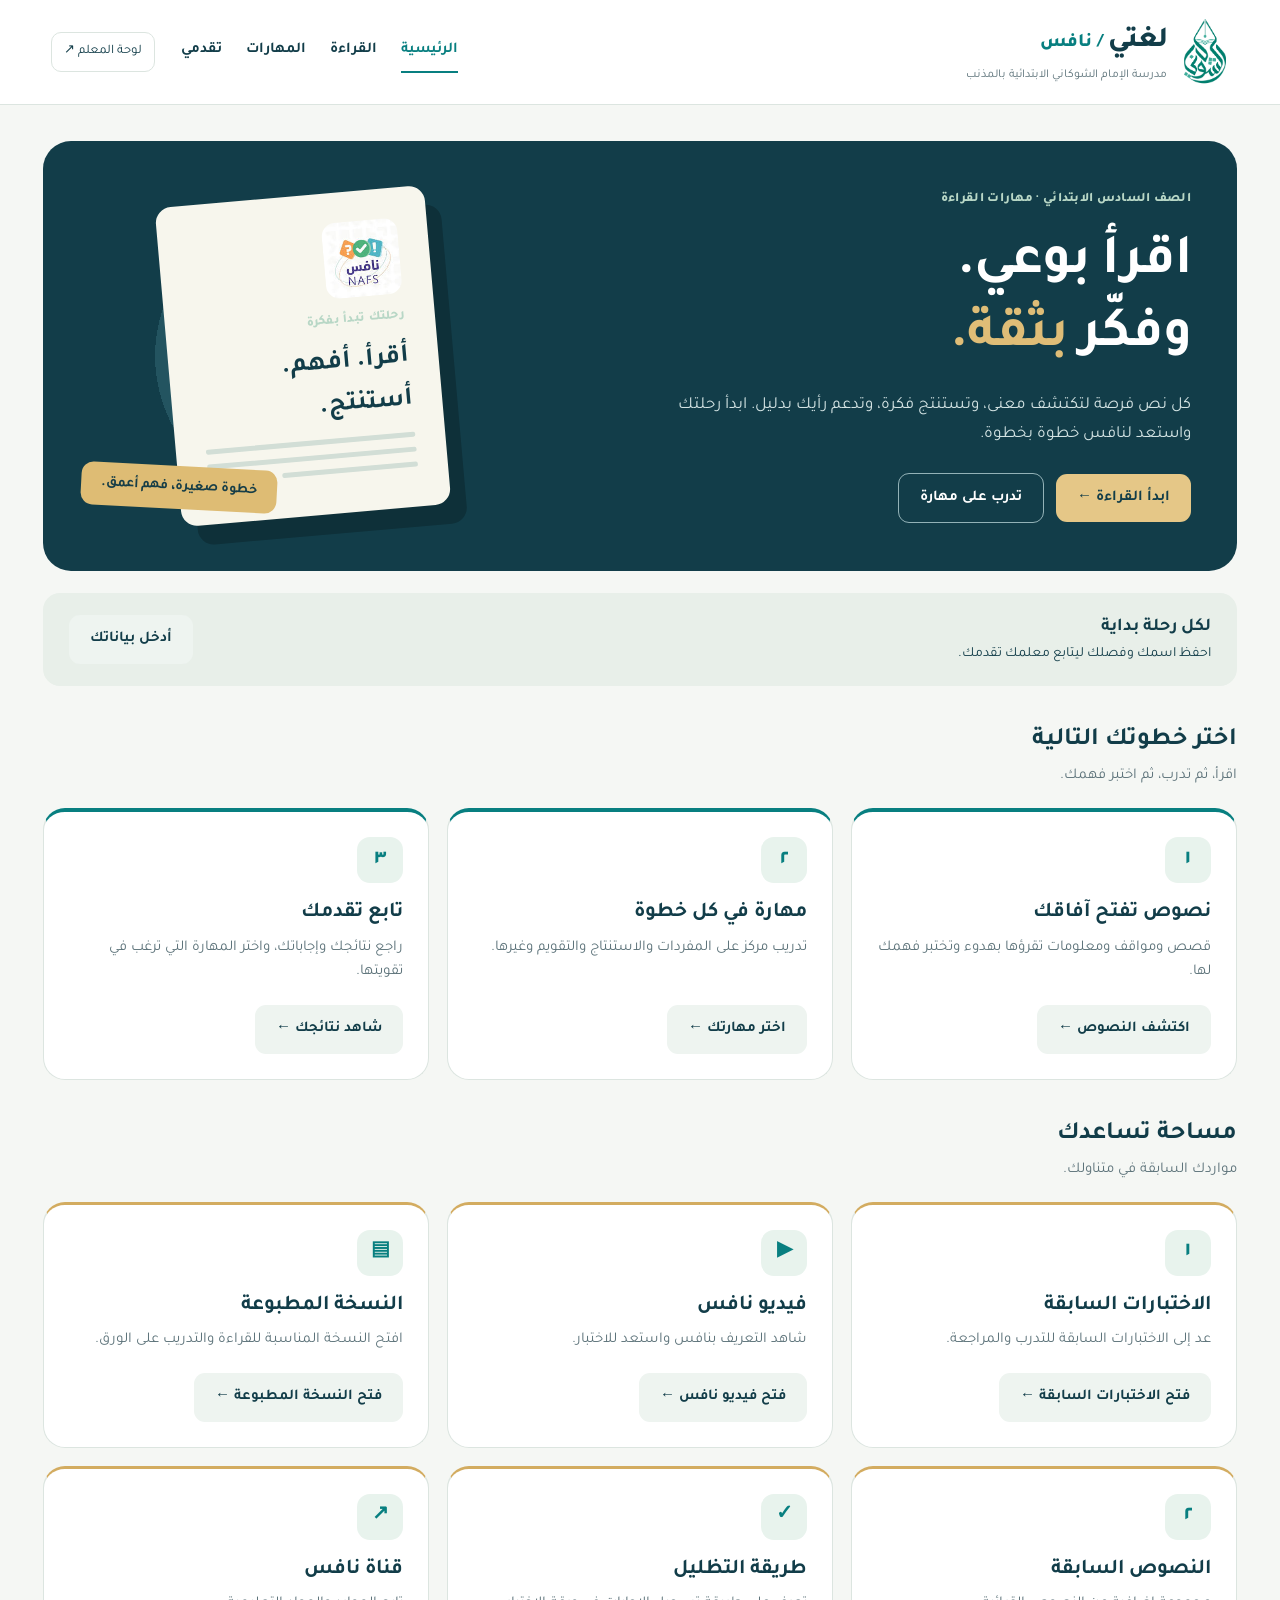
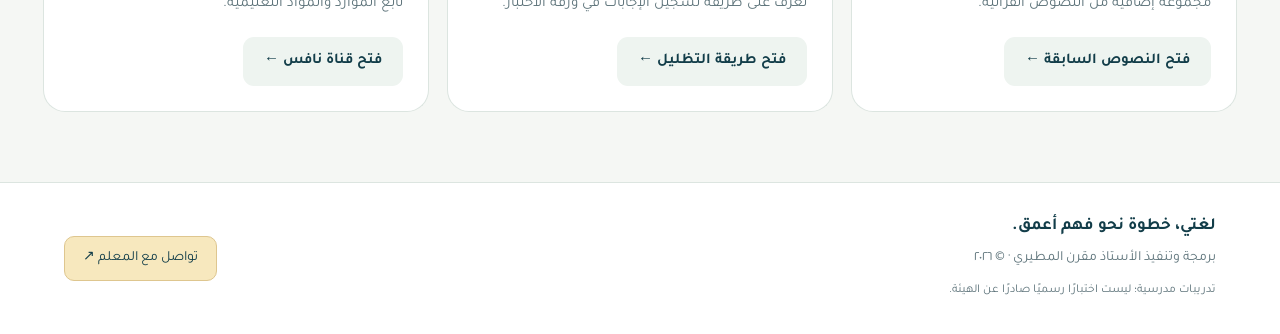
==== review-reading/index.html @ 9157c91d "Stage reading navigation and report layout for browser verification" ====
<!doctype html>
<html lang="ar" dir="rtl">
<head><base href="../">
<meta charset="utf-8"><meta name="viewport" content="width=device-width,initial-scale=1"><meta name="theme-color" content="#103e4a">
<meta name="description" content="منصة لغتي للصف السادس: قراءة واختبارات وتدريبات مهارية لنافس، مدرسة الإمام الشوكاني الابتدائية بالمذنب.">
<title>لغتي | رحلتك إلى نافس</title>
<link rel="preconnect" href="https://fonts.googleapis.com"><link rel="preconnect" href="https://fonts.gstatic.com" crossorigin><link href="https://fonts.googleapis.com/css2?family=Tajawal:wght@400;500;700;800&display=swap" rel="stylesheet">
<link rel="stylesheet" href="review-reading/styles.css?v=20260919-reading1"><script src="review-reading/catalog.js?v=20260919-reading1" defer></script><script src="review-reading/app.js?v=20260919-reading1" defer></script>
</head>
<body>
<a class="skip" href="#main">انتقل إلى المحتوى</a>
<header class="header"><div class="brand"><img src="assets/school.webp" width="48" height="66" alt="شعار مدرسة الإمام الشوكاني"><div><a href="#home" class="brand-name">لغتي<span> / نافس</span></a><small>مدرسة الإمام الشوكاني الابتدائية بالمذنب</small></div></div><nav aria-label="التنقل الرئيسي"><a href="#home">الرئيسية</a><a href="#readings">القراءة</a><a href="#skills">المهارات</a><a href="#progress">تقدمي</a></nav><a href="#teacher" class="teacher-link">لوحة المعلم ↗</a></header>
<main id="main" tabindex="-1"></main>
<footer><div><strong>لغتي، خطوة نحو فهم أعمق.</strong><p>برمجة وتنفيذ الأستاذ مقرن المطيري · © ٢٠٢٦</p><small>تدريبات مدرسية؛ ليست اختبارًا رسميًا صادرًا عن الهيئة.</small></div><a class="support" href="https://wa.me/966593300313" target="_blank" rel="noopener">تواصل مع المعلم ↗</a></footer>
<div id="toast" class="toast" role="status" aria-live="polite" hidden></div>
<dialog id="dialog"><div id="dialog-body"></div><button class="close" type="button" aria-label="إغلاق">×</button></dialog>
</body></html>
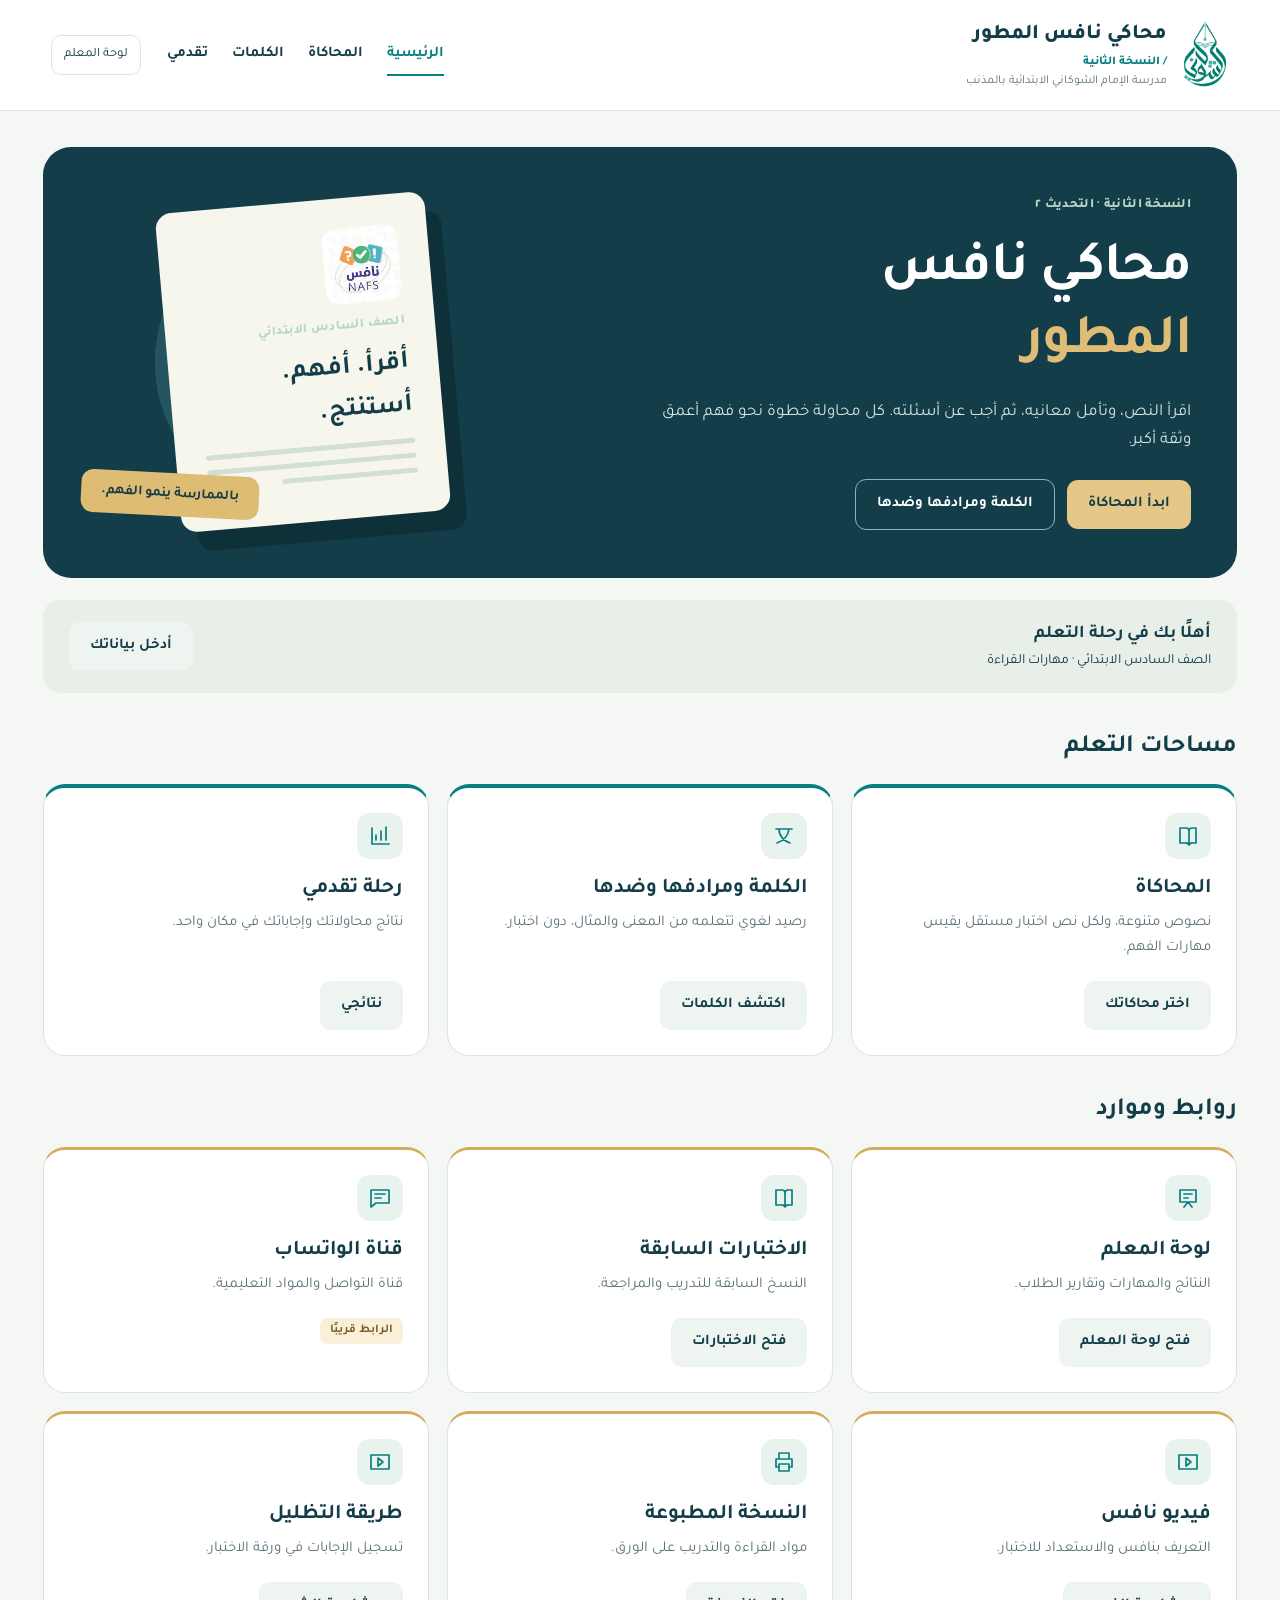
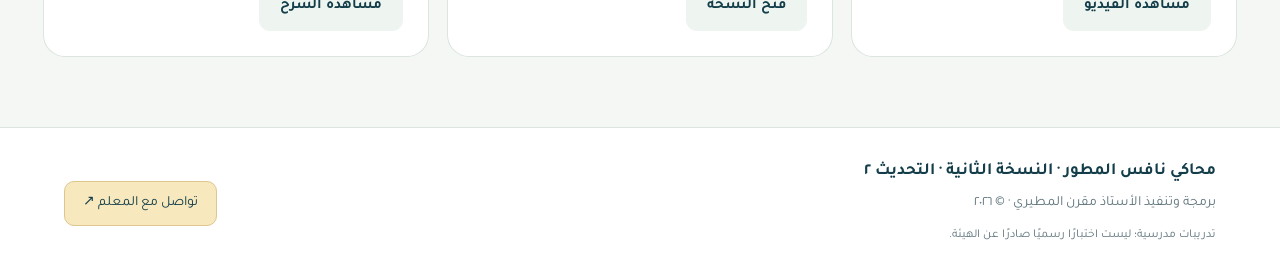
==== commit 87696ef5: "Review version 2: simulation library, vocabulary, student-first portrait reports" ====
--- a/review-reading/index.html
+++ b/review-reading/index.html
@@ -1,17 +1,17 @@
 <!doctype html>
 <html lang="ar" dir="rtl">
-<head><base href="../">
+<head>
 <meta charset="utf-8"><meta name="viewport" content="width=device-width,initial-scale=1"><meta name="theme-color" content="#103e4a">
 <meta name="description" content="منصة لغتي للصف السادس: قراءة واختبارات وتدريبات مهارية لنافس، مدرسة الإمام الشوكاني الابتدائية بالمذنب.">
-<title>لغتي | رحلتك إلى نافس</title>
+<title>محاكي نافس المطور | النسخة الثانية</title>
 <link rel="preconnect" href="https://fonts.googleapis.com"><link rel="preconnect" href="https://fonts.gstatic.com" crossorigin><link href="https://fonts.googleapis.com/css2?family=Tajawal:wght@400;500;700;800&display=swap" rel="stylesheet">
-<link rel="stylesheet" href="review-reading/styles.css?v=20260919-reading1"><script src="review-reading/catalog.js?v=20260919-reading1" defer></script><script src="review-reading/app.js?v=20260919-reading1" defer></script>
+<link rel="stylesheet" href="styles.css?v=20260922-v2"><script src="catalog.js?v=20260922-v2" defer></script><script src="app.js?v=20260922-v2" defer></script>
 </head>
 <body>
 <a class="skip" href="#main">انتقل إلى المحتوى</a>
-<header class="header"><div class="brand"><img src="assets/school.webp" width="48" height="66" alt="شعار مدرسة الإمام الشوكاني"><div><a href="#home" class="brand-name">لغتي<span> / نافس</span></a><small>مدرسة الإمام الشوكاني الابتدائية بالمذنب</small></div></div><nav aria-label="التنقل الرئيسي"><a href="#home">الرئيسية</a><a href="#readings">القراءة</a><a href="#skills">المهارات</a><a href="#progress">تقدمي</a></nav><a href="#teacher" class="teacher-link">لوحة المعلم ↗</a></header>
+<header class="header"><div class="brand"><img src="assets/school.webp" width="48" height="66" alt="شعار مدرسة الإمام الشوكاني"><div><a href="#home" class="brand-name">محاكي نافس المطور<span> / النسخة الثانية</span></a><small>مدرسة الإمام الشوكاني الابتدائية بالمذنب</small></div></div><nav aria-label="التنقل الرئيسي"><a href="#home">الرئيسية</a><a href="#exams">المحاكاة</a><a href="#words">الكلمات</a><a href="#progress">تقدمي</a></nav><a href="#teacher" class="teacher-link">لوحة المعلم</a></header>
 <main id="main" tabindex="-1"></main>
-<footer><div><strong>لغتي، خطوة نحو فهم أعمق.</strong><p>برمجة وتنفيذ الأستاذ مقرن المطيري · © ٢٠٢٦</p><small>تدريبات مدرسية؛ ليست اختبارًا رسميًا صادرًا عن الهيئة.</small></div><a class="support" href="https://wa.me/966593300313" target="_blank" rel="noopener">تواصل مع المعلم ↗</a></footer>
+<footer><div><strong>محاكي نافس المطور · النسخة الثانية · التحديث ٢</strong><p>برمجة وتنفيذ الأستاذ مقرن المطيري · © ٢٠٢٦</p><small>تدريبات مدرسية؛ ليست اختبارًا رسميًا صادرًا عن الهيئة.</small></div><a class="support" href="https://wa.me/966593300313" target="_blank" rel="noopener">تواصل مع المعلم ↗</a></footer>
 <div id="toast" class="toast" role="status" aria-live="polite" hidden></div>
 <dialog id="dialog"><div id="dialog-body"></div><button class="close" type="button" aria-label="إغلاق">×</button></dialog>
 </body></html>
--- a/review-reading/styles.css
+++ b/review-reading/styles.css
@@ -0,0 +1,4 @@
+:root{--ink:#123d49;--muted:#5d737a;--teal:#087f80;--mint:#e8f3ed;--gold:#d3ac60;--paper:#f5f7f4;--line:#dce5e0;--white:#fff;--red:#a73838;--radius:22px}*{box-sizing:border-box}body{margin:0;background:var(--paper);color:var(--ink);font-family:Tajawal,Arial,sans-serif;font-size:17px;line-height:1.65}button,input,select{font:inherit}button,a,input,select{touch-action:manipulation}a{color:inherit}button{cursor:pointer}button:disabled{opacity:.55;cursor:wait}a,button,input,select{outline-offset:5px}:focus-visible{outline:3px solid #c18924}button,a{ -webkit-tap-highlight-color:transparent}.header{padding:18px max(4vw,20px);display:flex;gap:26px;align-items:center;border-bottom:1px solid var(--line);background:#fff}.brand{display:flex;gap:14px;align-items:center}.brand img{object-fit:contain}.brand-name{text-decoration:none;font-size:29px;font-weight:800;letter-spacing:-1px}.brand-name span{color:var(--teal);font-size:19px;letter-spacing:0}.brand small{display:block;font-size:12px;color:var(--muted)}nav{display:flex;gap:24px;margin-inline-start:auto}nav a{text-decoration:none;font-size:15px;white-space:nowrap;font-weight:700;border-bottom:2px solid transparent;padding-block:8px}nav a.active{color:var(--teal);border-color:var(--teal)}.teacher-link{font-size:13px;text-decoration:none;border:1px solid var(--line);border-radius:10px;padding:8px 12px;white-space:nowrap}main{max-width:1250px;margin:0 auto;padding:36px 28px 70px;min-height:70vh}.eyebrow{color:var(--teal);font-size:13px;font-weight:800;letter-spacing:.3px}.hero{display:grid;grid-template-columns:1.3fr 1fr;background:var(--ink);color:#fff;border-radius:28px;overflow:hidden;min-height:370px;position:relative}.hero-copy{padding:48px 46px}.hero .eyebrow{color:#b8d7c6}.hero h1{font-size:clamp(35px,4.4vw,58px);line-height:1.3;letter-spacing:-1px;margin:18px 0}.hero h1 span{color:#dfbd77}.hero p{max-width:540px;color:#d3e3e3;font-size:17px;margin-bottom:24px}.actions{display:flex;align-items:center;gap:12px;flex-wrap:wrap}.btn{display:inline-flex;gap:12px;justify-content:center;align-items:center;border:0;border-radius:11px;padding:12px 21px;background:var(--teal);color:white;text-decoration:none;font-weight:700;font-size:15px;min-height:46px}.btn.gold{background:#e5c787;color:var(--ink)}.btn.light{background:#eef4f0;color:var(--ink)}.btn.outline{background:transparent;color:inherit;border:1px solid #93b2b7}.btn.danger{background:var(--red)}.hero-art{display:flex;align-items:center;justify-content:center;position:relative;background:radial-gradient(circle at center, #235460 0 50%,transparent 50%);margin:30px}.reading-card{background:#f7f6ed;color:var(--ink);padding:30px;width:270px;transform:rotate(-5deg);border-radius:16px;box-shadow:15px 20px 0 #0e3039}.reading-card img{width:76px;height:76px;object-fit:contain;border-radius:14px}.reading-card h2{font-size:26px;margin:10px 0}.fake-lines i{display:block;height:5px;background:#d2ded6;margin:10px 0;border-radius:2px}.fake-lines i:last-child{width:65%}.art-note{position:absolute;bottom:32px;left:8px;background:#debc74;color:#173e47;border-radius:12px;padding:10px 20px;font-size:14px;font-weight:700;transform:rotate(3deg)}.section-head{display:flex;justify-content:space-between;gap:20px;align-items:center;margin:34px 0 16px}.section-head h2{font-size:25px;margin:0}.section-head p{margin:3px 0;color:var(--muted);font-size:15px}.section-head a{font-size:14px;color:var(--teal);text-decoration:none}.grid{display:grid;grid-template-columns:repeat(3,minmax(0,1fr));gap:18px}.card{background:#fff;border:1px solid var(--line);border-radius:var(--radius);padding:25px;display:flex;flex-direction:column;align-items:start;position:relative}.card h3{font-size:21px;line-height:1.5;margin:14px 0 7px}.card p{font-size:15px;color:var(--muted);margin:0 0 20px}.card .btn{margin-top:auto}.num{display:grid;place-items:center;width:46px;height:46px;border-radius:13px;background:var(--mint);color:var(--teal);font-weight:800;font-size:20px}.badge{display:inline-block;background:#e9f3ee;color:#316853;padding:3px 10px;font-size:12px;border-radius:7px;font-weight:700}.badge.gold{background:#faf0d9;color:#795e24}.badge.red{background:#fae8e8;color:#933}.card .meta{display:flex;gap:10px;font-size:13px;color:var(--muted);margin:0 0 20px}.route-grid .card{border-top:4px solid var(--teal)}.profile{background:#e8efe9;border-radius:17px;padding:20px 26px;display:flex;justify-content:space-between;align-items:center;gap:16px;margin-top:22px}.profile p{margin:0;font-size:14px}.profile strong{font-size:18px}.page-title h1{font-size:36px;margin:0 0 10px}.page-title p{color:var(--muted);max-width:740px;margin:0}.notice{border-inline-start:4px solid var(--gold);padding:14px 18px;background:#fbf3e0;border-radius:8px;margin:20px 0;font-size:15px}.empty{padding:40px;text-align:center;border:1px dashed #a4b8af;border-radius:20px;background:white}.empty p{color:var(--muted)}.resource-links{display:flex;gap:15px;flex-wrap:wrap}.resource-links a{border:1px solid var(--line);background:white;border-radius:10px;padding:12px 20px;text-decoration:none;font-size:14px}.skill-grid{grid-template-columns:repeat(4,minmax(0,1fr))}.skill-grid .card{padding:20px}.skill-grid h3{font-size:18px}.skill-grid p{font-size:14px}.skill-grid .num{width:34px;height:34px;font-size:16px}footer{border-top:1px solid var(--line);background:#fff;padding:30px max(5vw,24px);display:flex;align-items:center;justify-content:space-between;gap:24px}footer p{margin:6px 0;font-size:14px;color:var(--muted)}footer small{color:var(--muted);font-size:12px}.support{background:#f7e8be;border:1px solid #dec68f;padding:10px 18px;border-radius:10px;text-decoration:none;font-size:14px;white-space:nowrap}.toast{position:fixed;bottom:24px;left:50%;transform:translateX(-50%);background:#143c48;color:white;z-index:100;padding:14px 24px;border-radius:12px;box-shadow:0 4px 25px #0002;max-width:90vw}.skip{position:absolute;top:-90px;z-index:110;background:white;padding:10px}.skip:focus{top:0}dialog{border:1px solid var(--line);border-radius:22px;padding:30px;max-width:560px;width:calc(100% - 32px);color:var(--ink)}dialog::backdrop{background:#092e3bbb;backdrop-filter:blur(3px)}dialog h2{margin:0 0 12px}dialog .close{position:absolute;left:16px;top:12px;font-size:26px;border:0;background:none;color:var(--muted)}.field{display:flex;flex-direction:column;gap:6px;margin:16px 0}.field label{font-size:14px;font-weight:700}input,select{padding:12px 14px;border:1px solid #b7c9c0;border-radius:10px;min-width:0;width:100%;background:white;color:var(--ink)}.hint{font-size:13px;color:var(--muted)}.error{color:var(--red);font-size:14px;min-height:1em}.quiz-top{display:flex;justify-content:space-between;align-items:center;gap:15px;margin-bottom:20px}.quiz-top h1{font-size:24px;margin:0}.quiz-layout{display:grid;grid-template-columns:1fr 1fr;gap:22px}.passage,.question-panel{background:white;border:1px solid var(--line);border-radius:20px;padding:26px}.passage{font-size:19px;line-height:2.2;max-height:72vh;overflow:auto;position:sticky;top:15px;align-self:start}.passage h2{font-size:22px;margin:0 0 10px}.passage p{margin:0 0 20px}.passage details summary{cursor:pointer;font-weight:700;color:var(--teal)}.question-panel h2{font-size:21px;margin:20px 0;line-height:1.8}.options{display:grid;gap:11px}.option{display:flex;align-items:center;gap:14px;border:1px solid var(--line);border-radius:12px;padding:15px;cursor:pointer;line-height:1.6;font-size:17px}.option:has(input:checked){background:#e9f5f0;border-color:var(--teal);box-shadow:inset 0 0 0 1px var(--teal)}.option input{width:20px;height:20px;accent-color:var(--teal);flex-shrink:0}.quiz-nav{display:flex;gap:6px;flex-wrap:wrap;margin:20px 0}.q-dot{width:38px;height:38px;border-radius:8px;border:1px solid var(--line);background:white;color:var(--ink);position:relative}.q-dot.answered{background:#dceee5}.q-dot.current{outline:2px solid var(--teal)}.q-dot.flagged:after{content:'';position:absolute;top:0;right:0;width:9px;height:9px;background:var(--gold);border-radius:50%}.progress-track{height:7px;background:#e3ebe6;border-radius:6px;overflow:hidden;margin-top:12px}.progress-track span{display:block;height:100%;background:var(--teal)}.timer{font-variant-numeric:tabular-nums;text-align:center;background:#e9f0eb;border-radius:12px;padding:8px 18px;white-space:nowrap;font-size:18px}.timer small{font-size:11px;display:block}.between{display:flex;justify-content:space-between;gap:10px;align-items:center}.text-btn{border:0;background:none;color:var(--teal);padding:8px;font-size:14px;text-decoration:underline}.full{width:100%}.score{background:var(--ink);color:#fff;text-align:center;border-radius:22px;padding:30px;margin-bottom:24px}.score .big{font-size:64px;font-weight:800;line-height:1.2;color:#e3c78e}.score h1{font-size:24px}.score p{color:#d2e4df}.metrics{display:grid;grid-template-columns:repeat(3,1fr);gap:15px;margin:24px 0}.metric{background:#fff;border:1px solid var(--line);padding:20px;border-radius:15px}.metric strong{font-size:32px;display:block;color:var(--teal)}.metric span{font-size:14px;color:var(--muted)}.review-row{padding:20px;border:1px solid var(--line);border-radius:14px;background:#fff;margin:12px 0}.review-row p{margin:8px 0;font-size:15px}.review-row h3{font-size:18px}.wrong{border-inline-start:4px solid #be5757}.correct{border-inline-start:4px solid #4b9471}.filters{display:grid;grid-template-columns:repeat(4,1fr);gap:12px;margin:20px 0}.table-wrap{overflow:auto;background:white;border:1px solid var(--line);border-radius:14px}table{width:100%;border-collapse:collapse;font-size:14px;white-space:nowrap}th,td{padding:14px;text-align:right;border-bottom:1px solid var(--line)}th{background:#eaf0eb}td .btn{padding:5px 12px;min-height:34px;font-size:13px}.login{max-width:500px;margin:35px auto;background:#fff;padding:32px;border:1px solid var(--line);border-radius:20px}.reader{max-width:820px;margin:25px auto;font-size:21px;line-height:2.2;background:white;border-radius:20px;padding:36px}.reader h1{font-size:30px}.reader p{margin-bottom:24px}.banner{background:#e7efea;padding:13px 20px;border-radius:12px;margin:20px 0}.loading{text-align:center;padding:70px 20px}.loading:before{content:'';display:block;margin:0 auto 20px;border:3px solid #dce8e3;border-top-color:var(--teal);border-radius:50%;width:30px;height:30px;animation:spin .8s linear infinite}@keyframes spin{to{transform:rotate(360deg)}}[hidden]{display:none!important}@media(max-width:1000px){.header{flex-wrap:wrap;gap:12px;padding:12px 20px}nav{order:3;width:100%;justify-content:center;border-top:1px solid var(--line);padding-top:5px;gap:30px}.teacher-link{margin-inline-start:auto}.hero-copy{padding:35px 28px}.hero-art{margin:20px}.grid{gap:12px}.skill-grid{grid-template-columns:repeat(2,1fr)}}@media(max-width:650px){body{font-size:16px}main{padding:20px 16px 45px}.brand-name{font-size:25px}.brand small{font-size:10px}.brand img{width:34px;height:52px}.brand{gap:9px}.teacher-link{font-size:11px;padding:6px 8px}nav{justify-content:space-between;gap:8px}nav a{font-size:13px}.hero{grid-template-columns:1fr;min-height:0}.hero-copy{padding:30px 24px}.hero h1{font-size:37px}.hero-art{display:none}.hero p{font-size:16px}.grid{grid-template-columns:1fr}.skill-grid{grid-template-columns:1fr 1fr}.card{padding:22px}.skill-grid .card{padding:17px}.profile{padding:18px;align-items:start;flex-direction:column}.section-head{align-items:start}.section-head h2{font-size:23px}.quiz-layout{grid-template-columns:1fr}.passage{position:static;max-height:340px;font-size:18px;padding:20px}.question-panel{padding:20px}.quiz-top h1{font-size:19px}.quiz-top{align-items:start}.timer{padding:6px 10px;font-size:16px}.option{padding:12px;font-size:16px}.filters{grid-template-columns:1fr 1fr}.metrics{gap:8px}.metric{padding:13px}.metric strong{font-size:24px}.metric span{font-size:12px}.reader{padding:22px;font-size:19px}footer{align-items:start;flex-direction:column;padding:25px 20px}.page-title h1{font-size:29px}.btn{padding:11px 16px}.section-head a{font-size:12px;white-space:nowrap}.skill-grid h3{font-size:17px}.hero .btn{font-size:14px}}@media(prefers-reduced-motion:reduce){*{animation:none!important;scroll-behavior:auto!important}}@media print{.header,footer,.actions,.filters,.support,.text-btn{display:none}.table-wrap{overflow:visible}main{padding:0}.review-row{break-inside:avoid}}
+
+
+.ui-icon{width:24px;height:24px;flex-shrink:0}.btn .ui-icon{width:19px;height:19px}.brand-name{font-size:21px;letter-spacing:0}.brand-name span{font-size:12px;display:block}.resource-cards .card{border-top:3px solid var(--gold)}.word-tools{background:white;padding:22px;border:1px solid var(--line);border-radius:18px;margin:24px 0}.word-tools label{font-size:14px}.word-tools input{margin:8px 0 16px}.word-card h3{font-size:26px;margin:0 0 16px}.word-card p{margin-bottom:12px}.word-example{border-top:1px solid var(--line);padding-top:12px;line-height:1.9}.word-save{font-size:26px;text-decoration:none}.report-tools{background:linear-gradient(125deg,#fff,#eef5f0);border:1px solid var(--line);border-radius:18px;padding:24px;margin:24px 0}.report-tools h2{margin:0 0 12px}.report-option{display:flex;align-items:center;gap:8px;font-size:14px;margin:14px 0}.report-option input{width:18px;height:18px}.filters .field{margin:6px 0}.filters{background:#fff;padding:20px;border:1px solid var(--line);border-radius:18px;grid-template-columns:repeat(3,minmax(0,1fr))}.metric{border-top:3px solid var(--teal)}#print-report-root{display:none}.student-name{word-break:normal;overflow-wrap:normal;direction:rtl}.quiz-back{display:inline-block;margin-bottom:18px}.skills-table{min-width:760px}.login h2{margin-top:0}@media(max-width:650px){.brand-name{font-size:17px}.brand-name span{font-size:10px}.filters{grid-template-columns:1fr 1fr;padding:14px}.report-tools{padding:18px}.report-tools .btn{flex:1 1 100%}.word-tools .actions{gap:8px}.word-tools .btn{font-size:12px;padding:9px 12px}}@media print{body.printing-report>*{display:none!important}body.printing-report>#print-report-root{display:block!important}body.printing-report{background:white!important}.report-pages{display:block!important}}
